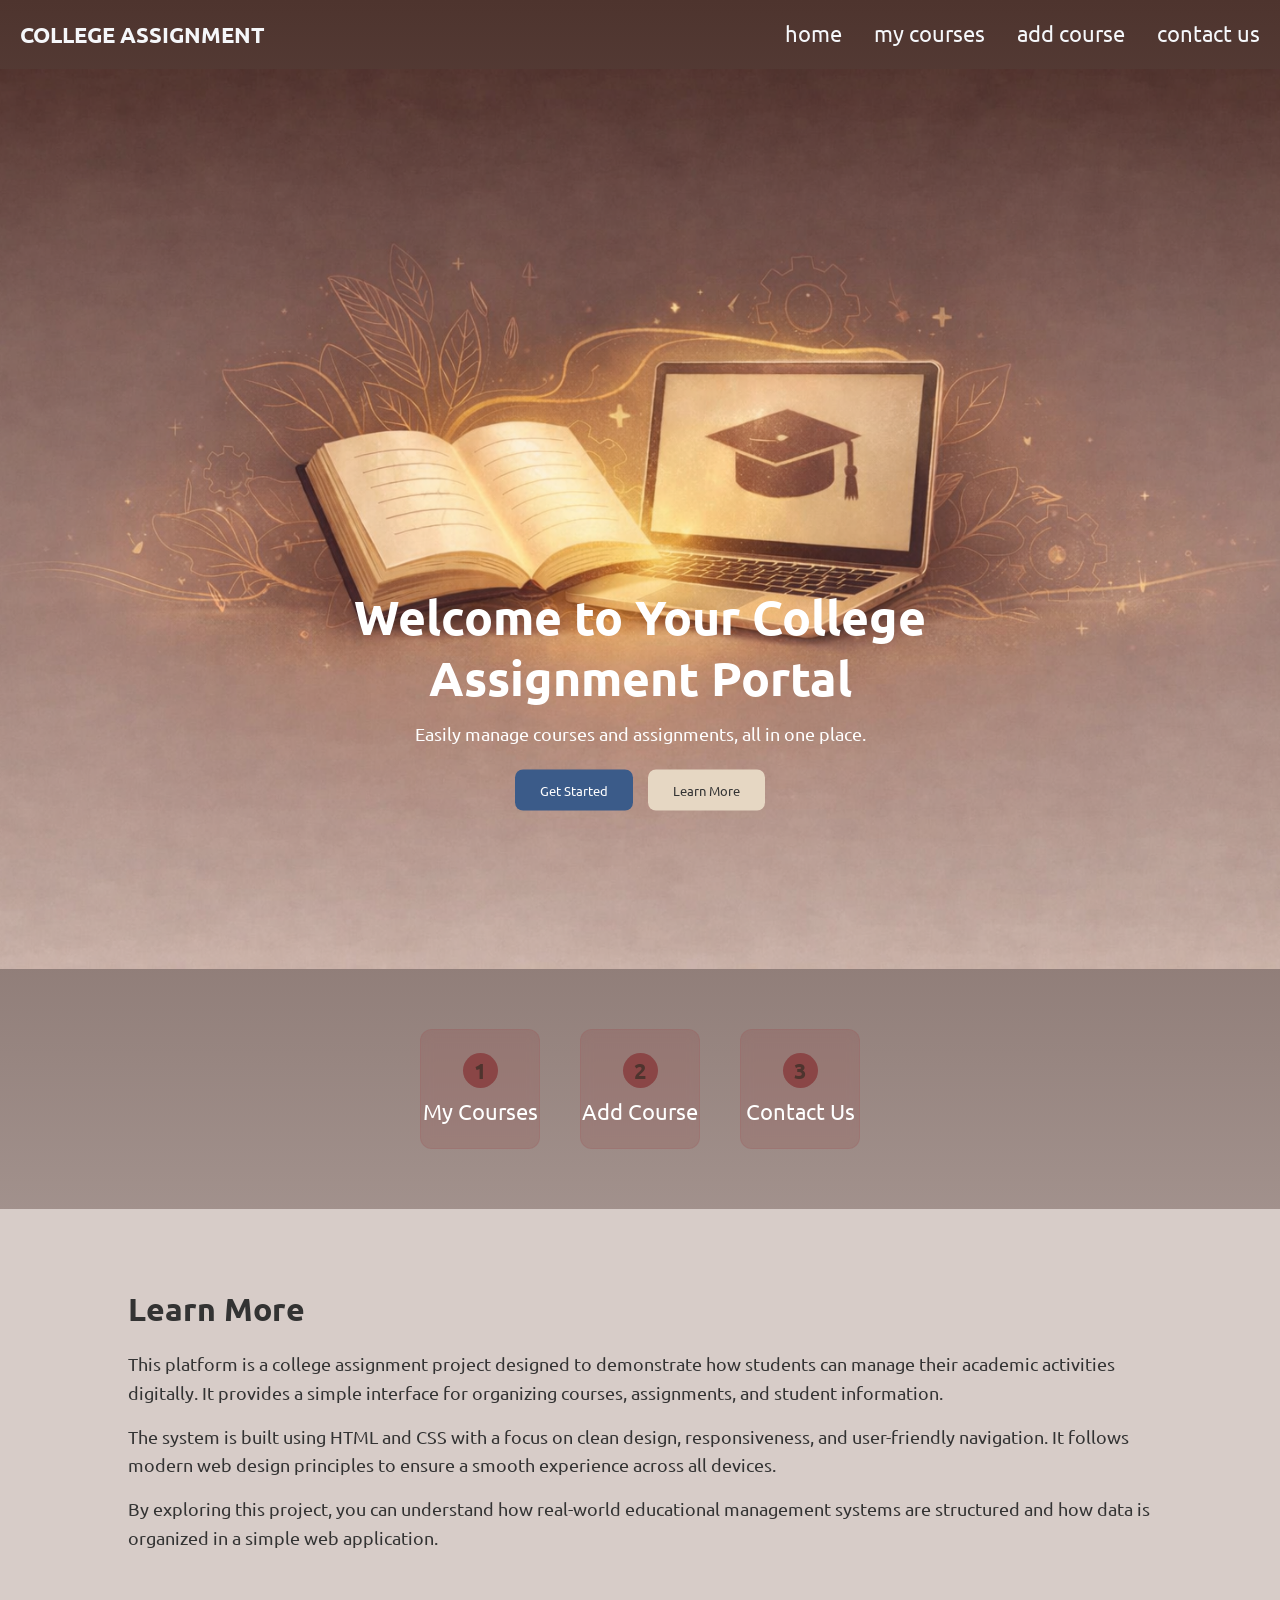
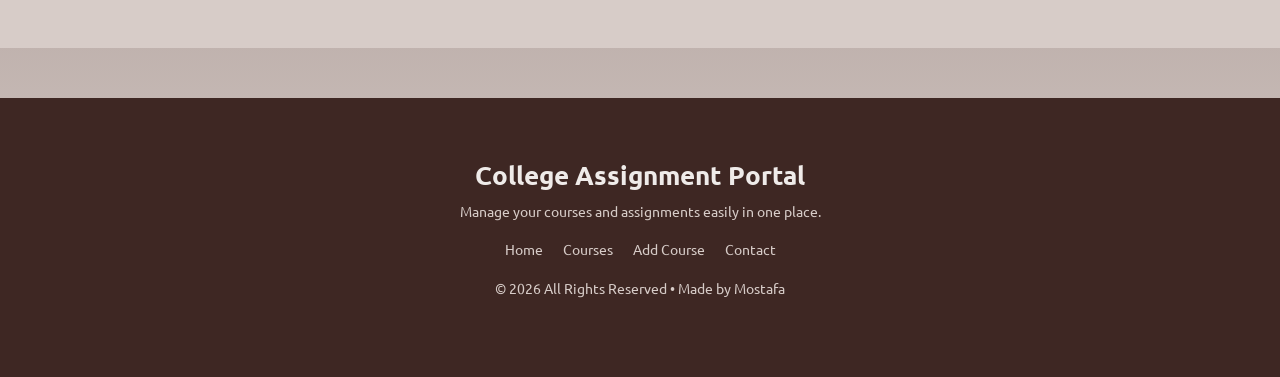
==== index.html @ 6f394da6 "index page" ====
<!DOCTYPE html>
<html lang="en">

<head>
    <meta charset="UTF-8">
    <meta name="viewport" content="width=device-width, initial-scale=1.0">
    <title>home</title>
    <link rel="stylesheet" href="home.css">

</head>

<body>
    <div class="navbar">

        <div class="logo">
            <span href="home">college assignment</span>
        </div>
        <ul class="links">
            <a href="index.html">home</a>
            <a href="my_course.html">my courses</a>
            <a href="add_course.html">add course</a>
            <a href="contact_us.html">contact us</a>
        </ul>
    </div>

    <section class="hero">
        <div class="overlay">
            <h1>Welcome to Your College Assignment Portal</h1>
            <p>Easily manage courses and assignments, all in one place.</p>

            <div class="buttons">
                <a href="my_course.html">
                    <button class="btn-primary">Get Started</button>
                </a>

                <a href="#learn-more">
                    <button class="btn-secondary">Learn More</button>
                </a>
            </div>
        </div>

    </section>

    <div class="step-container" id="features">
        <a href="my_course.html" class="step">
            <div class="number">1</div>
            <p>My Courses</p>
        </a>
        <a href="add_course.html" class="step">
            <div class="number">2</div>
            <p>Add Course</p>
        </a>

        <a href="contact_us.html" class="step">
            <div class="number">3</div>
            <p>Contact Us</p>
        </a>
    </div>
    <section class="content" id="learn-more">
        <h2>Learn More</h2>

        <p>
            This platform is a college assignment project designed to demonstrate how students can manage their academic
            activities digitally.
            It provides a simple interface for organizing courses, assignments, and student information.
        </p>

        <p>
            The system is built using HTML and CSS with a focus on clean design, responsiveness, and user-friendly
            navigation.
            It follows modern web design principles to ensure a smooth experience across all devices.
        </p>

        <p>
            By exploring this project, you can understand how real-world educational management systems are structured
            and how data is organized in a simple web application.
        </p>
    </section>

    <footer class="footer">
        <div class="footer-content">

            <h3>College Assignment Portal</h3>
            <p>Manage your courses and assignments easily in one place.</p>

            <div class="footer-links">
                <a href="index.html">Home</a>
                <a href="my_course.html">Courses</a>
                <a href="add_course.html">Add Course</a>
                <a href="contact_us.html">Contact</a>
            </div>
            <p class="copy">© 2026 All Rights Reserved • Made by Mostafa</p>
        </div>
    </footer>

</body>

</html>
---- home.css ----
@import url('https://fonts.googleapis.com/css2?family=Playfair+Display:ital,wght@0,400..900;1,400..900&family=Ubuntu:ital,wght@0,300;0,400;0,500;0,700;1,300;1,400;1,500;1,700&display=swap');

* {
    font-family: "Ubuntu", sans-serif;
    padding: 0;
    margin: 0;
    box-sizing: border-box;
}
html {
    scroll-behavior: smooth;
}

body {
    height: auto;
    font-size: 22px;
    background: linear-gradient(#4e342e, #d7ccc8);
}

.navbar {
    display: flex;
    justify-content: space-between;
    align-items: center;
    padding: 20px;
}

.navbar .logo span {
    font-size: 22px;
    font-weight: bold;
    color: #F5F7FA;
    text-transform: uppercase;
}

.navbar .links {
    display: flex;
    gap: 2rem;
}

li {
    list-style: none;
}

a {
    text-decoration: none;
    border-bottom: 2px solid transparent;
    color: #F5F7FA;
}

a:hover {
    color: #9e6018;
    border-bottom: 2px solid;
}

.hero {
    height: 100vh;
    background: url("college_photo.png") no-repeat center center/cover;
    position: relative;
}

.overlay {
    position: absolute;
    top:70%;
    left: 50%;
    transform: translate(-50%, -50%);
    text-align: center;     
    color: white;
}

.overlay h1 {
    font-size: 48px;
    margin-bottom: 15px;
}

.overlay p {
    font-size: 18px;
    margin-bottom: 25px;
}

.buttons {
    display: flex;
    gap: 15px;
    justify-content: center;
}

button {
    padding: 12px 25px;
    border-radius: 8px;
    border: none;
    cursor: pointer;
    transition: 0.3s;
}
.buttons a:hover{
    border-bottom: 0;
}

.btn-primary {
    background-color: #3b5b89;
    color: white;
}

.btn-primary:hover {
    background-color: #2c4568;
}

.btn-secondary {
    background-color: #e6d7c3;
    color: #333;
}

.btn-secondary:hover {
    background-color: #d5c3aa;
}

.steps {
    padding: 100px 10%;
    background: linear-gradient(#4e342e, #d7ccc8);
    text-align: center;
    color: white;
}

.steps h2 {
    font-size: 36px;
    margin-bottom: 40px;
}

.step-container {
    display: flex;
    justify-content: center;
    gap: 40px;
    flex-wrap: wrap;
    padding: 60px;
    padding-bottom: 60px;
}

.step {
    width: 120px;
    height: 120px;
    background: rgba(148, 51, 51, 0.15);
    border: 1px solid rgba(158, 100, 100, 0.3);
    border-radius: 12px;
    display: flex;
    flex-direction: column;
    align-items: center;
    justify-content: center;
    backdrop-filter: blur(6px);
    transition: all 0.3s ease;
    color: white;
    cursor: pointer;
}

.step:hover {
    transform: scale(1.2);
    background: rgba(158, 65, 45, 0.164);
}

.number {
    width: 35px;
    height: 35px;
    border-radius: 50%;
    background: rgb(138, 70, 70);
    color: #4e342e;
    display: flex;
    align-items: center;
    justify-content: center;
    font-weight: bold;
    margin-bottom: 10px;
}

.content {
    padding: 80px 10%;
    background-color: #d7ccc8;
    color: #333;
}

.content h2 {
    font-size: 32px;
    margin-bottom: 20px;
}

.content p {
    font-size: 18px;
    margin-bottom: 15px;
    line-height: 1.6;
}

.footer {
    background: #3e2723;
    color: white;
    padding: 60px 10%;
    text-align: center;
    margin-top: 50px;
    transition: 0.5s;
}

.footer:hover {
    background: #4e342e;
}

.footer h3 {
    font-size: 26px;
    margin-bottom: 10px;
    color: #efebe9;
}

.footer p {
    font-size: 14px;
    margin-bottom: 20px;
    color: #d7ccc8;
}

.footer-links {
    display: flex;
    justify-content: center;
    gap: 20px;
    flex-wrap: wrap;
    margin-bottom: 20px;
}

.footer-links a {
    text-decoration: none;
    color: #d7ccc8;
    font-size: 14px;
    transition: 0.3s;
    border-bottom: 1px solid transparent;
}

.footer-links a:hover {
    color: white;
    border-bottom: 1px solid white;
}

.copy {
    font-size: 13px;
    color: #a1887f;
}

@media (max-width: 992px) {
    .overlay {
        top: 50%;
        left: 50%;
        transform: translate(-50%, -50%);
        text-align: center;
    }

    .navbar {
        flex-direction: column;
        gap: 10px;
    }

    .step {
        width: 110px;
        height: 110px;
    }
}

@media (max-width: 768px) {
    .overlay h1 {
        font-size: 32px;
    }

    .overlay p {
        font-size: 16px;
    }

    .buttons {
        flex-direction: column;
        gap: 10px;
    }

    .step-container {
        flex-direction: column;
        align-items: center;
    
    }
    

    .step {
        width: 140px;
        height: 140px;
    }

    .navbar .links {
        flex-direction: column;
        align-items: center;
        gap: 10px;
    }

    .footer-links {
        flex-direction: column;
        gap: 10px;
    }
}

@media (max-width: 480px) {
    .overlay h1 {
        font-size: 26px;
    }

    .overlay p {
        font-size: 14px;
    }

    .step {
        width: 120px;
        height: 120px;
    }

    .footer {
        padding: 40px 5%;
    }
}
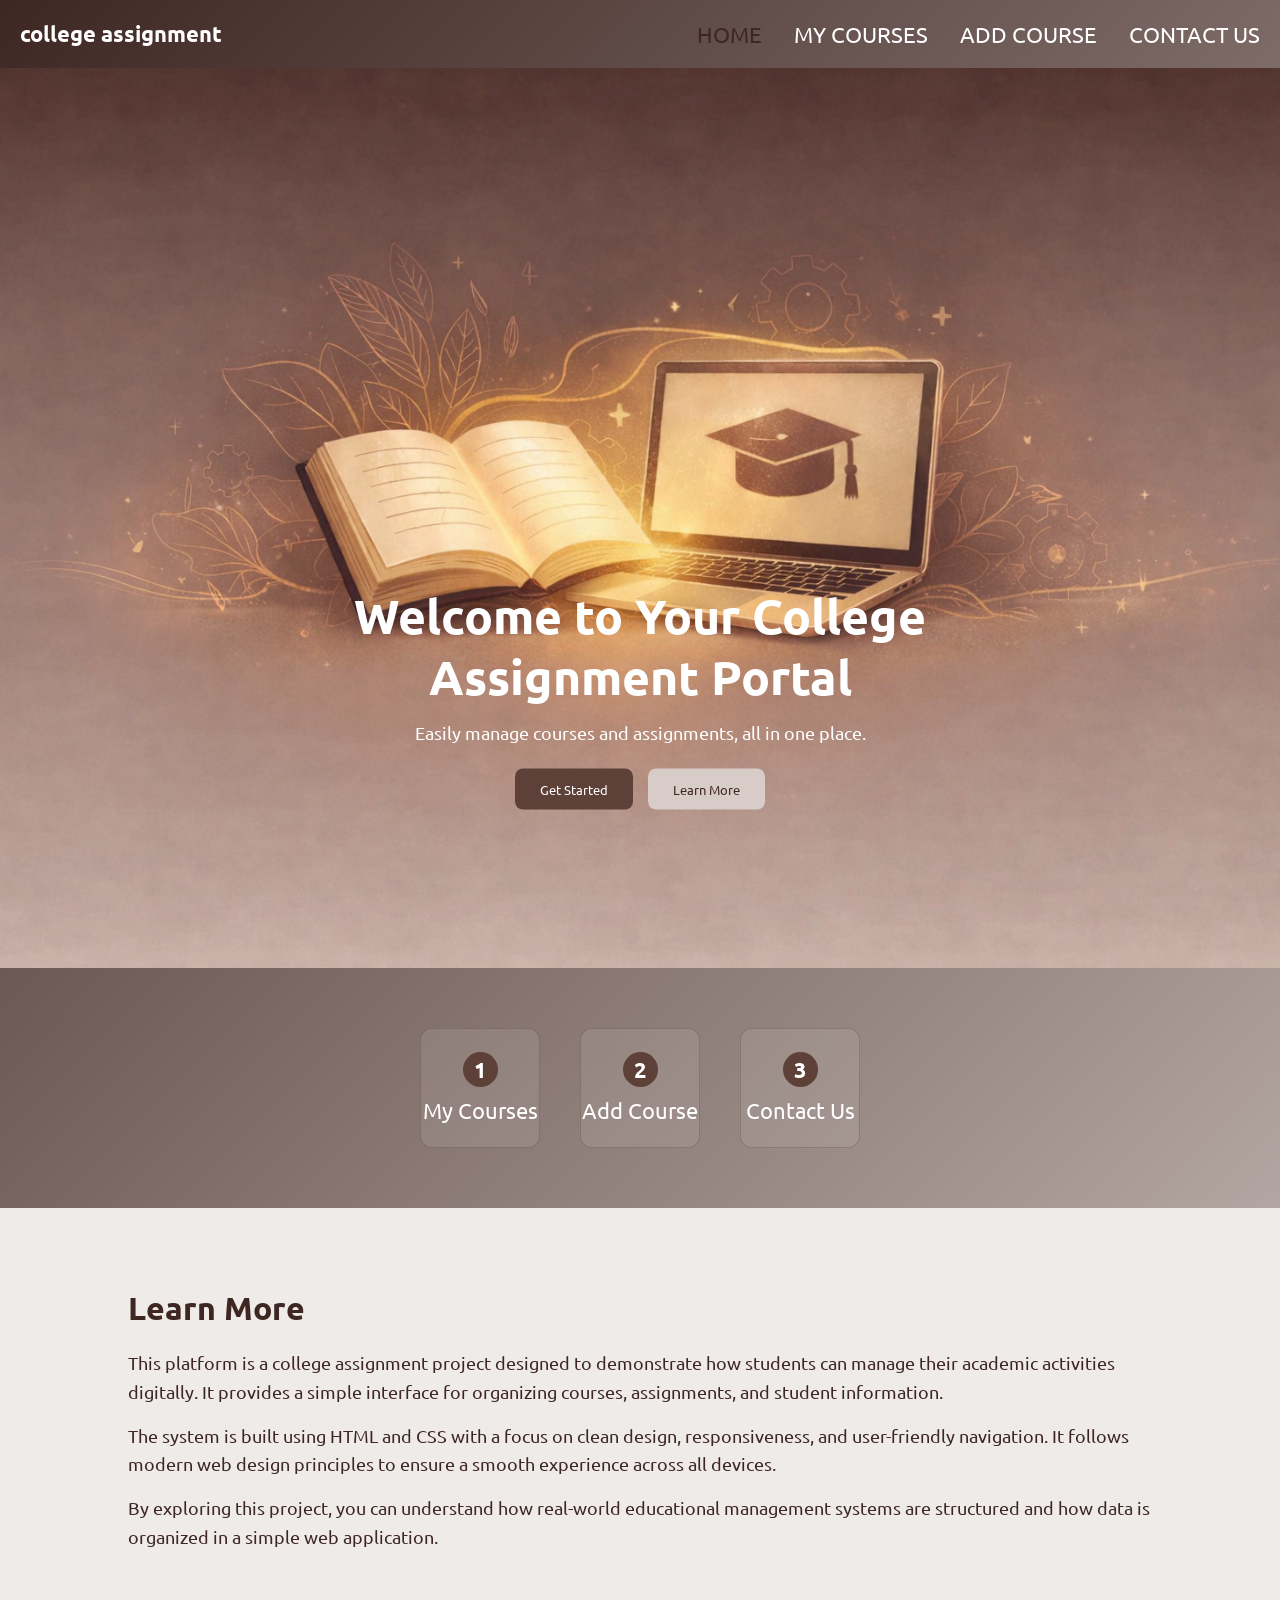
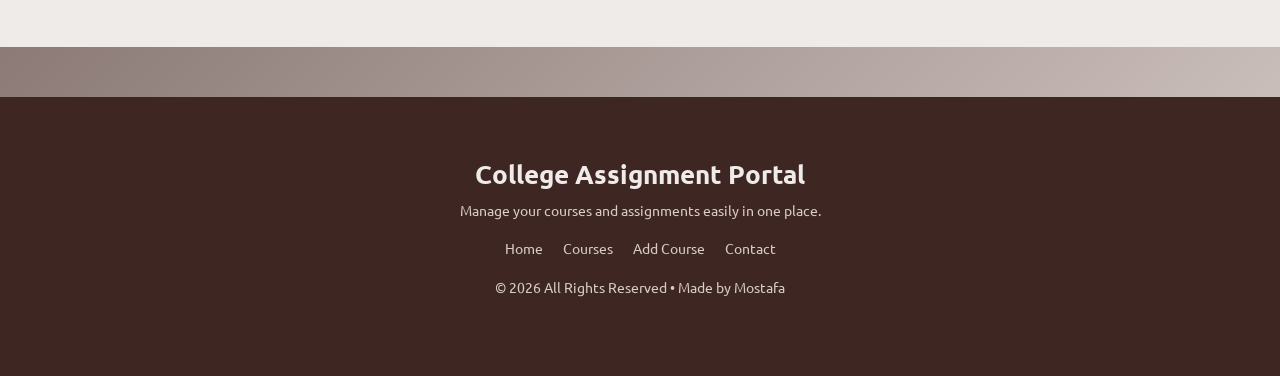
==== commit 83a29c5b: "update all files" ====
--- a/index.html
+++ b/index.html
@@ -16,10 +16,10 @@
             <span href="home">college assignment</span>
         </div>
         <ul class="links">
-            <a href="index.html">home</a>
-            <a href="my_course.html">my courses</a>
-            <a href="add_course.html">add course</a>
-            <a href="contact_us.html">contact us</a>
+            <li> <a href="index.html" class="active">home</a></li>
+            <li> <a href="my_course.html">my courses</a></li>
+            <li> <a href="add_course.html">add course</a></li>
+            <li> <a href="contact_us.html">contact us</a></li>
         </ul>
     </div>
 
--- a/home.css
+++ b/home.css
@@ -1,4 +1,13 @@
 @import url('https://fonts.googleapis.com/css2?family=Playfair+Display:ital,wght@0,400..900;1,400..900&family=Ubuntu:ital,wght@0,300;0,400;0,500;0,700;1,300;1,400;1,500;1,700&display=swap');
+
+:root {
+    --primary: #3E2723;
+    --secondary: #5D4037;
+    --accent: #D7CCC8;
+    --light: #EFEBE9;
+    --white: #FFFFFF;
+    --muted: #A1887F;
+}
 
 * {
     font-family: "Ubuntu", sans-serif;
@@ -6,6 +15,7 @@
     margin: 0;
     box-sizing: border-box;
 }
+
 html {
     scroll-behavior: smooth;
 }
@@ -13,7 +23,7 @@
 body {
     height: auto;
     font-size: 22px;
-    background: linear-gradient(#4e342e, #d7ccc8);
+    background: linear-gradient(135deg, var(--primary), var(--accent));
 }
 
 .navbar {
@@ -26,11 +36,11 @@
 .navbar .logo span {
     font-size: 22px;
     font-weight: bold;
-    color: #F5F7FA;
+    color: var(--white);
+}
+
+.navbar .links {
     text-transform: uppercase;
-}
-
-.navbar .links {
     display: flex;
     gap: 2rem;
 }
@@ -42,12 +52,16 @@
 a {
     text-decoration: none;
     border-bottom: 2px solid transparent;
-    color: #F5F7FA;
+    color: var(--white);
 }
 
 a:hover {
-    color: #9e6018;
-    border-bottom: 2px solid;
+    color: var(--accent);
+    border-bottom: 2px solid var(--accent);
+}
+
+.active {
+    color: #3E2723 !important;
 }
 
 .hero {
@@ -58,11 +72,11 @@
 
 .overlay {
     position: absolute;
-    top:70%;
+    top: 70%;
     left: 50%;
     transform: translate(-50%, -50%);
-    text-align: center;     
-    color: white;
+    text-align: center;
+    color: var(--white);
 }
 
 .overlay h1 {
@@ -88,33 +102,34 @@
     cursor: pointer;
     transition: 0.3s;
 }
-.buttons a:hover{
+
+.buttons a:hover {
     border-bottom: 0;
 }
 
 .btn-primary {
-    background-color: #3b5b89;
-    color: white;
+    background-color: var(--secondary);
+    color: var(--white);
 }
 
 .btn-primary:hover {
-    background-color: #2c4568;
+    background-color: var(--primary);
 }
 
 .btn-secondary {
-    background-color: #e6d7c3;
-    color: #333;
+    background-color: var(--accent);
+    color: var(--primary);
 }
 
 .btn-secondary:hover {
-    background-color: #d5c3aa;
+    background-color: var(--light);
 }
 
 .steps {
     padding: 100px 10%;
-    background: linear-gradient(#4e342e, #d7ccc8);
+    background: linear-gradient(135deg, var(--primary), var(--accent));
     text-align: center;
-    color: white;
+    color: var(--white);
 }
 
 .steps h2 {
@@ -128,14 +143,13 @@
     gap: 40px;
     flex-wrap: wrap;
     padding: 60px;
-    padding-bottom: 60px;
 }
 
 .step {
     width: 120px;
     height: 120px;
-    background: rgba(148, 51, 51, 0.15);
-    border: 1px solid rgba(158, 100, 100, 0.3);
+    background: rgba(215, 204, 200, 0.15);
+    border: 1px solid rgba(93, 64, 55, 0.3);
     border-radius: 12px;
     display: flex;
     flex-direction: column;
@@ -143,21 +157,21 @@
     justify-content: center;
     backdrop-filter: blur(6px);
     transition: all 0.3s ease;
-    color: white;
+    color: var(--white);
     cursor: pointer;
 }
 
 .step:hover {
     transform: scale(1.2);
-    background: rgba(158, 65, 45, 0.164);
+    background: rgba(93, 64, 55, 0.25);
 }
 
 .number {
     width: 35px;
     height: 35px;
     border-radius: 50%;
-    background: rgb(138, 70, 70);
-    color: #4e342e;
+    background: var(--secondary);
+    color: var(--white);
     display: flex;
     align-items: center;
     justify-content: center;
@@ -167,8 +181,8 @@
 
 .content {
     padding: 80px 10%;
-    background-color: #d7ccc8;
-    color: #333;
+    background-color: var(--light);
+    color: var(--primary);
 }
 
 .content h2 {
@@ -183,8 +197,8 @@
 }
 
 .footer {
-    background: #3e2723;
-    color: white;
+    background: var(--primary);
+    color: var(--white);
     padding: 60px 10%;
     text-align: center;
     margin-top: 50px;
@@ -192,19 +206,19 @@
 }
 
 .footer:hover {
-    background: #4e342e;
+    background: var(--secondary);
 }
 
 .footer h3 {
     font-size: 26px;
     margin-bottom: 10px;
-    color: #efebe9;
+    color: var(--light);
 }
 
 .footer p {
     font-size: 14px;
     margin-bottom: 20px;
-    color: #d7ccc8;
+    color: var(--accent);
 }
 
 .footer-links {
@@ -217,20 +231,20 @@
 
 .footer-links a {
     text-decoration: none;
-    color: #d7ccc8;
+    color: var(--accent);
     font-size: 14px;
     transition: 0.3s;
     border-bottom: 1px solid transparent;
 }
 
 .footer-links a:hover {
-    color: white;
-    border-bottom: 1px solid white;
+    color: var(--white);
+    border-bottom: 1px solid var(--white);
 }
 
 .copy {
     font-size: 13px;
-    color: #a1887f;
+    color: var(--muted);
 }
 
 @media (max-width: 992px) {
@@ -269,9 +283,7 @@
     .step-container {
         flex-direction: column;
         align-items: center;
-    
-    }
-    
+    }
 
     .step {
         width: 140px;
